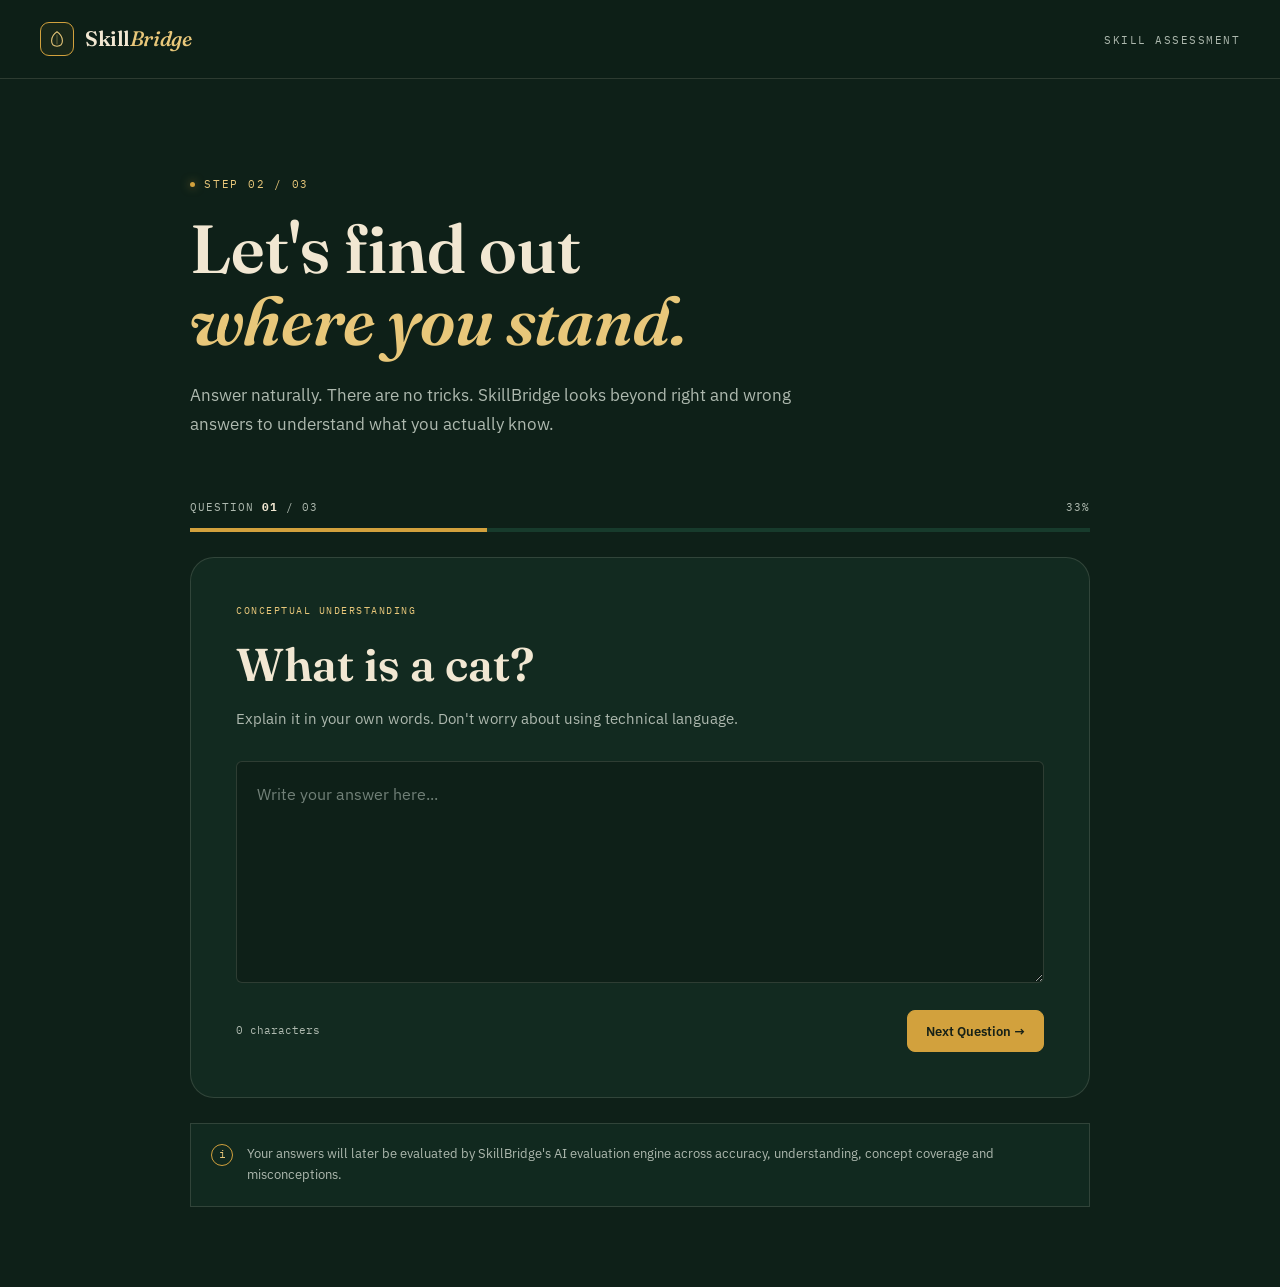
==== assessment.html @ c2c3c1d0 "first commit" ====
<!DOCTYPE html>
<html lang="en">
<head>
    <meta charset="UTF-8">
    <meta name="viewport" content="width=device-width, initial-scale=1.0">

    <title>Assessment — SkillBridge</title>

    <!-- Favicon -->
    <link rel="icon" type="image/svg+xml" href="data:image/svg+xml,%3Csvg xmlns='http://www.w3.org/2000/svg' viewBox='0 0 40 40'%3E%3Crect width='40' height='40' rx='9' fill='%230E2018'/%3E%3Cpath d='M20 6C20 6 10 13 10 23C10 29.6 14.6 33 20 33C25.4 33 30 29.6 30 23C30 13 20 6 20 6Z' fill='none' stroke='%23D2A13D' stroke-width='2'/%3E%3Cpath d='M20 11V31' stroke='%238FAE84' stroke-width='1.4' stroke-opacity='0.7'/%3E%3C/svg%3E">

    <link rel="stylesheet" href="style.css">

    <link rel="preconnect" href="https://fonts.googleapis.com">
    <link rel="preconnect" href="https://fonts.gstatic.com" crossorigin>

    <link href="https://fonts.googleapis.com/css2?family=Fraunces:opsz,wght@9..144,600;9..144,700&family=IBM+Plex+Mono:wght@400;500&family=IBM+Plex+Sans:wght@400;500;600&display=swap" rel="stylesheet">
</head>

<body class="assessment-page">

    <!-- NAVBAR -->
    <nav class="navbar">
        <div class="nav-container">

            <a href="index.html" class="brand">
                <span class="brand-mark">
                    <svg viewBox="0 0 40 40" fill="none" xmlns="http://www.w3.org/2000/svg" aria-hidden="true">
                        <path d="M20 4C20 4 8 12 8 24C8 31.7 13.4 36 20 36C26.6 36 32 31.7 32 24C32 12 20 4 20 4Z" stroke="currentColor" stroke-width="2.4"/>
                        <path d="M20 10V32" stroke="currentColor" stroke-width="1.6" stroke-opacity="0.55"/>
                    </svg>
                </span>
                <span class="brand-name">Skill<em>Bridge</em></span>
            </a>

            <div class="nav-right">
                <span class="assessment-label">SKILL ASSESSMENT</span>
            </div>

        </div>
    </nav>


    <!-- ASSESSMENT -->
    <main class="assessment-container">

        <!-- INTRO -->
        <section class="assessment-intro">

            <div class="eyebrow">
                STEP 02 / 03
            </div>

            <h1>
                Let's find out<br>
                <em>where you stand.</em>
            </h1>

            <p>
                Answer naturally. There are no tricks.
                SkillBridge looks beyond right and wrong answers
                to understand what you actually know.
            </p>

        </section>


        <!-- PROGRESS -->
        <div class="assessment-progress">

            <div class="progress-info">
                <span>QUESTION <strong id="questionNumber">01</strong> / 03</span>
                <span id="progressPercent">33%</span>
            </div>

            <div class="progress-bar">
                <div class="progress-fill" id="progressFill"></div>
            </div>

        </div>


        <!-- QUESTION CARD -->
        <section class="question-card">

            <div class="question-category">
                CONCEPTUAL UNDERSTANDING
            </div>

            <h2 id="questionText">
                What is a cat?
            </h2>

            <p class="question-hint">
                Explain it in your own words. Don't worry about using technical language.
            </p>

            <textarea
                id="answerInput"
                placeholder="Write your answer here..."
                rows="7"
            ></textarea>

            <div class="answer-footer">

                <span class="character-count" id="characterCount">
                    0 characters
                </span>

                <button class="btn btn-primary" id="nextButton">
                    Next Question →
                </button>

            </div>

        </section>


        <!-- ASSESSMENT NOTE -->
        <div class="assessment-note">

            <span class="note-mark">i</span>

            <p>
                Your answers will later be evaluated by SkillBridge's
                AI evaluation engine across accuracy, understanding,
                concept coverage and misconceptions.
            </p>

        </div>

    </main>


    <script>
        const questions = [
            {
                category: "CONCEPTUAL UNDERSTANDING",
                question: "What is a cat?",
                hint: "Explain it in your own words. Don't worry about using technical language."
            },
            {
                category: "PROBLEM SOLVING",
                question: "What is a variable in programming?",
                hint: "Explain what it is and why programmers use it."
            },
            {
                category: "CONCEPTUAL UNDERSTANDING",
                question: "What is the difference between data and information?",
                hint: "Try to explain the relationship between the two."
            }
        ];
    
        let currentQuestion = 0;
        let answers = [];
    
        const questionText = document.getElementById("questionText");
        const questionNumber = document.getElementById("questionNumber");
        const progressPercent = document.getElementById("progressPercent");
        const progressFill = document.getElementById("progressFill");
        const answerInput = document.getElementById("answerInput");
        const characterCount = document.getElementById("characterCount");
        const nextButton = document.getElementById("nextButton");
    
    
        answerInput.addEventListener("input", function () {
    
            const count = answerInput.value.length;
    
            characterCount.textContent =
                count + (count === 1 ? " character" : " characters");
    
        });
    
    
        function loadQuestion() {
    
            const question = questions[currentQuestion];
    
            questionText.textContent = question.question;
    
            document.querySelector(".question-category").textContent =
                question.category;
    
            document.querySelector(".question-hint").textContent =
                question.hint;
    
            questionNumber.textContent =
                String(currentQuestion + 1).padStart(2, "0");
    
            const percentage =
                Math.round(((currentQuestion + 1) / questions.length) * 100);
    
            progressPercent.textContent = percentage + "%";
    
            progressFill.style.width = percentage + "%";
    
            answerInput.value = "";
    
            characterCount.textContent = "0 characters";
    
            if (currentQuestion === questions.length - 1) {
                nextButton.textContent = "Finish Assessment →";
            } else {
                nextButton.textContent = "Next Question →";
            }
        }
    
    
        nextButton.addEventListener("click", function () {
    
            const answer = answerInput.value.trim();
    
            if (answer.length < 3) {
                alert("Please write an answer before continuing.");
                return;
            }
    
            answers.push(answer);
    
            if (currentQuestion < questions.length - 1) {
    
                currentQuestion++;
    
                loadQuestion();
    
            } else {
    
                localStorage.setItem(
                    "skillsetuAnswers",
                    JSON.stringify(answers)
                );
    
                window.location.href = "results.html";
            }
    
        });
    
    
        loadQuestion();
    </script>

</body>
</html>
---- style.css ----
/* =========================================================
   SKILLBRIDGE
   Main stylesheet
   Theme: Deep Green / Parchment / Muted Gold
========================================================= */


/* =========================================================
   1. RESET
========================================================= */

* {
    margin: 0;
    padding: 0;
    box-sizing: border-box;
}

html {
    scroll-behavior: smooth;
}

body {
    font-family: "IBM Plex Sans", sans-serif;
    background: #0E2018;
    color: #F1E7D2;
    line-height: 1.6;
    overflow-x: hidden;
}

a {
    color: inherit;
    text-decoration: none;
}

button,
a {
    font-family: inherit;
}

img {
    max-width: 100%;
    display: block;
}


/* =========================================================
   2. VARIABLES
========================================================= */

:root {
    --green-dark: #0E2018;
    --green-deep: #122A20;
    --green: #173B2C;
    --green-mid: #2C5943;

    --cream: #F1E7D2;
    --cream-soft: #E8DDC6;

    --gold: #D2A13D;
    --gold-light: #E8C77A;

    --text-muted: #AEB9AF;
    --border: rgba(241, 231, 210, 0.14);
    --border-gold: rgba(210, 161, 61, 0.35);

    --radius-small: 8px;
    --radius-medium: 16px;
    --radius-large: 24px;
    --radius: 24px;

    /* Accent text tone for gold/bronze labels set against the
       light cream sections — kept distinct from --gold, which is
       tuned for dark backgrounds and fails contrast on cream. */
    --bronze: #6E4813;
    --bronze-on-gold: #42300F;
    --muted-on-cream: #4F5B4C;

    --max-width: 1200px;
}


/* =========================================================
   3. BACKGROUND
========================================================= */

body {
    position: relative;
    background:
        radial-gradient(
            circle at 75% 15%,
            rgba(44, 89, 67, 0.28),
            transparent 30%
        ),
        radial-gradient(
            circle at 10% 70%,
            rgba(210, 161, 61, 0.06),
            transparent 25%
        ),
        var(--green-dark);
}

.noise {
    position: fixed;
    inset: 0;
    pointer-events: none;
    z-index: 9999;
    opacity: 0.035;
    background-image: url("data:image/svg+xml,%3Csvg viewBox='0 0 180 180' xmlns='http://www.w3.org/2000/svg'%3E%3Cfilter id='n'%3E%3CfeTurbulence type='fractalNoise' baseFrequency='.9' numOctaves='4' stitchTiles='stitch'/%3E%3C/filter%3E%3Crect width='100%25' height='100%25' filter='url(%23n)' opacity='.5'/%3E%3C/svg%3E");
}


/* =========================================================
   4. COMMON CONTAINERS
========================================================= */

.nav-container,
.hero-container,
.section-container,
.footer-container {
    width: min(100% - 48px, var(--max-width));
    margin: 0 auto;
}

.section {
    padding: 120px 0;
}

.section-heading {
    max-width: 720px;
    margin-bottom: 64px;
}

.section-heading h2 {
    font-family: "Fraunces", serif;
    font-size: clamp(42px, 5vw, 68px);
    line-height: 1.05;
    font-weight: 600;
    letter-spacing: -0.035em;
    margin: 14px 0 20px;
}

.section-heading p {
    max-width: 600px;
    color: var(--text-muted);
    font-size: 18px;
}


/* =========================================================
   5. EYEBROW / LABELS
========================================================= */

.eyebrow {
    display: inline-flex;
    align-items: center;
    gap: 9px;

    font-family: "IBM Plex Mono", monospace;
    font-size: 11px;
    letter-spacing: 0.16em;
    color: var(--gold-light);
    text-transform: uppercase;
}

.eyebrow::before {
    content: "";
    width: 5px;
    height: 5px;
    flex-shrink: 0;
    border-radius: 50%;
    background: var(--gold);
    box-shadow: 0 0 10px rgba(210, 161, 61, 0.65);
}


/* =========================================================
   6. NAVBAR
========================================================= */

.navbar {
    position: relative;
    z-index: 100;
    border-bottom: 1px solid var(--border);
    background: rgba(14, 32, 24, 0.82);
    backdrop-filter: blur(14px);
}

.nav-container {
    min-height: 78px;
    display: flex;
    align-items: center;
    justify-content: space-between;
    gap: 30px;
}

.brand {
    display: flex;
    align-items: center;
    gap: 11px;
    flex-shrink: 0;
}

.brand-mark {
    width: 34px;
    height: 34px;
    display: grid;
    place-items: center;
    flex-shrink: 0;

    border: 1px solid var(--gold);
    border-radius: 9px;
    background: rgba(210, 161, 61, 0.06);

    color: var(--gold-light);
    transition: background 0.2s ease, transform 0.2s ease;
}

.brand-mark svg {
    width: 18px;
    height: 18px;
}

.brand:hover .brand-mark {
    background: rgba(210, 161, 61, 0.14);
    transform: translateY(-1px);
}

.brand-name {
    font-family: "Fraunces", serif;
    font-size: 21px;
    font-weight: 600;
    letter-spacing: -0.02em;
}

.brand-name em {
    font-style: italic;
    font-weight: 500;
    color: var(--gold-light);
}

.nav-links {
    display: flex;
    align-items: center;
    gap: 30px;
}

.nav-links a {
    position: relative;
    color: var(--text-muted);
    font-size: 14px;
    transition: color 0.2s ease;
}

.nav-links a::after {
    content: "";
    position: absolute;
    left: 0;
    bottom: -6px;
    width: 0;
    height: 1px;
    background: var(--gold-light);
    transition: width 0.25s ease;
}

.nav-links a:hover {
    color: var(--cream);
}

.nav-links a:hover::after {
    width: 100%;
}

.nav-actions {
    display: flex;
    align-items: center;
    gap: 10px;
}


/* =========================================================
   7. BUTTONS
========================================================= */

.btn {
    display: inline-flex;
    align-items: center;
    justify-content: center;

    min-height: 42px;
    padding: 0 18px;

    border-radius: 8px;

    font-size: 13px;
    font-weight: 600;

    transition:
        transform 0.2s ease,
        background 0.2s ease,
        border-color 0.2s ease,
        color 0.2s ease;
}

.btn:hover {
    transform: translateY(-2px);
}

.btn-primary {
    background: var(--gold);
    color: #172117;
    border: 1px solid var(--gold);
}

.btn-primary:hover {
    background: var(--gold-light);
    border-color: var(--gold-light);
    box-shadow: 0 14px 28px -10px rgba(210, 161, 61, 0.5);
}

.btn-ghost {
    border: 1px solid transparent;
    color: var(--cream-soft);
}

.btn-ghost:hover {
    border-color: var(--border);
    background: rgba(241, 231, 210, 0.05);
}

.btn-outline {
    border: 1px solid var(--border);
    color: var(--cream);
}

.btn-outline:hover {
    border-color: var(--gold);
    color: var(--gold-light);
}

.btn-large {
    min-height: 52px;
    padding: 0 23px;
    font-size: 14px;
}


/* =========================================================
   8. HERO
========================================================= */

.hero {
    min-height: calc(100vh - 78px);
    display: flex;
    align-items: center;
    padding: 100px 0 120px;
}

.hero-container {
    display: grid;
    grid-template-columns: 1.05fr 0.95fr;
    align-items: center;
    gap: 80px;
}

.hero-content {
    max-width: 650px;
}

.hero-content h1 {
    margin: 18px 0 25px;

    font-family: "Fraunces", serif;
    font-size: clamp(56px, 7vw, 92px);
    line-height: 0.98;
    font-weight: 600;
    letter-spacing: -0.045em;
}

.hero-content h1 span {
    display: block;
    color: var(--gold-light);
}

.hero-description {
    max-width: 590px;
    color: var(--text-muted);
    font-size: 18px;
    line-height: 1.7;
}

.hero-actions {
    display: flex;
    gap: 12px;
    margin-top: 35px;
    flex-wrap: wrap;
}

.hero-meta {
    display: flex;
    flex-wrap: wrap;
    gap: 20px;
    margin-top: 32px;

    font-family: "IBM Plex Mono", monospace;
    font-size: 10px;
    letter-spacing: 0.08em;
    text-transform: uppercase;
    color: #849188;
}

.hero-meta span {
    position: relative;
    padding-left: 13px;
}

.hero-meta span::before {
    content: "";
    position: absolute;
    left: 0;
    top: 50%;
    width: 5px;
    height: 5px;
    border-radius: 50%;
    background: var(--gold);
    transform: translateY(-50%);
}


/* =========================================================
   9. HERO PROFILE CARD
========================================================= */

.hero-visual {
    position: relative;
}

.profile-card {
    position: relative;

    padding: 30px;

    border: 1px solid var(--border);
    border-radius: var(--radius-large);

    background:
        linear-gradient(
            145deg,
            rgba(44, 89, 67, 0.4),
            rgba(18, 42, 32, 0.8)
        );

    box-shadow:
        0 30px 80px rgba(0, 0, 0, 0.25);

    animation: floatCard 6s ease-in-out infinite;
}

@keyframes floatCard {

    0%,
    100% {
        transform: translateY(0);
    }

    50% {
        transform: translateY(-8px);
    }
}

.profile-header {
    display: flex;
    align-items: flex-start;
    justify-content: space-between;
    padding-bottom: 24px;
    border-bottom: 1px solid var(--border);
}

.card-label {
    display: block;

    font-family: "IBM Plex Mono", monospace;
    font-size: 9px;
    letter-spacing: 0.14em;
    text-transform: uppercase;

    color: #829087;
}

.profile-header h3 {
    margin-top: 7px;

    font-family: "Fraunces", serif;
    font-size: 25px;
    font-weight: 500;
}

.status-dot {
    width: 9px;
    height: 9px;
    border-radius: 50%;
    background: var(--gold);
    box-shadow: 0 0 16px rgba(210, 161, 61, 0.6);
}


/* Score */

.score-section {
    padding: 30px 0 25px;
}

.score-number {
    font-family: "Fraunces", serif;
    font-size: 76px;
    line-height: 1;
    color: var(--cream);
}

.score-number span {
    color: var(--gold);
    font-size: 36px;
}

.score-description {
    margin-top: 8px;
    color: var(--text-muted);
    font-size: 13px;
}


/* Skill bars */

.skill-list {
    display: flex;
    flex-direction: column;
    gap: 20px;
}

.skill-row {
    display: flex;
    flex-direction: column;
    gap: 8px;
}

.skill-info {
    display: flex;
    justify-content: space-between;

    font-family: "IBM Plex Mono", monospace;
    font-size: 11px;
    color: var(--cream-soft);
}

.skill-bar {
    width: 100%;
    height: 5px;
    overflow: hidden;

    background: rgba(241, 231, 210, 0.1);
    border-radius: 10px;
}

.skill-progress {
    height: 100%;
    background: var(--gold);
    border-radius: inherit;
}

.progress-86 {
    width: 86%;
}

.progress-72 {
    width: 72%;
}

.progress-81 {
    width: 81%;
}

.progress-61 {
    width: 61%;
}


/* Next areas */

.next-area {
    margin-top: 28px;
    padding-top: 23px;
    border-top: 1px solid var(--border);
}

.next-tags {
    display: flex;
    flex-wrap: wrap;
    gap: 8px;
    margin-top: 12px;
}

.next-tags span {
    padding: 7px 10px;

    border: 1px solid var(--border);
    border-radius: 5px;

    font-size: 11px;
    color: var(--cream-soft);
    background: rgba(241, 231, 210, 0.035);
}


/* =========================================================
   10. WHY SECTION
========================================================= */

.why-section {
    background: #F1E7D2;
    color: var(--green-dark);
}

.why-section .section-heading p {
    color: var(--muted-on-cream);
}

.why-section .eyebrow {
    color: var(--bronze);
}

.why-section .eyebrow::before {
    background: var(--bronze);
    box-shadow: none;
}

.problem-grid {
    display: grid;
    grid-template-columns: repeat(3, 1fr);
    gap: 18px;
}

.problem-card {
    min-height: 300px;
    padding: 30px;

    border: 1px solid rgba(14, 32, 24, 0.14);
    border-radius: var(--radius-medium);

    background: rgba(255, 255, 255, 0.25);

    transition:
        transform 0.25s ease,
        background 0.25s ease;
}

.problem-card:hover {
    transform: translateY(-5px);
    background: rgba(255, 255, 255, 0.5);
    box-shadow: 0 20px 40px -18px rgba(14, 32, 24, 0.25);
}

.card-number {
    font-family: "IBM Plex Mono", monospace;
    font-size: 11px;
    color: var(--bronze);
}

.problem-card h3 {
    margin: 70px 0 12px;

    font-family: "Fraunces", serif;
    font-size: 30px;
    line-height: 1.1;
}

.problem-card p {
    color: var(--muted-on-cream);
    font-size: 14px;
}


/* =========================================================
   11. HOW IT WORKS
========================================================= */

.process-section {
    background: var(--green-dark);
}

.process-grid {
    display: grid;
    grid-template-columns: repeat(5, 1fr);
    gap: 1px;

    border: 1px solid var(--border);
    background: var(--border);
}

.process-step {
    min-height: 310px;
    padding: 26px;
    background: var(--green-dark);

    transition: background 0.25s ease;
}

.process-step:hover {
    background: var(--green);
}

.step-number {
    font-family: "IBM Plex Mono", monospace;
    font-size: 11px;
    color: var(--gold-light);
}

.process-step h3 {
    margin: 70px 0 14px;

    font-family: "Fraunces", serif;
    font-size: 25px;
    line-height: 1.1;
}

.process-step p {
    color: var(--text-muted);
    font-size: 13px;
}


/* =========================================================
   12. FEATURES
========================================================= */

.features-section {
    background: var(--green-deep);
}

.features-grid {
    display: grid;
    grid-template-columns: repeat(3, 1fr);
    gap: 14px;
}

.feature-card {
    min-height: 270px;
    padding: 28px;

    border: 1px solid var(--border);
    border-radius: var(--radius-medium);

    background: rgba(255, 255, 255, 0.025);

    transition:
        transform 0.25s ease,
        border-color 0.25s ease,
        background 0.25s ease;
}

.feature-card:hover {
    transform: translateY(-5px);
    border-color: var(--border-gold);
    background: rgba(210, 161, 61, 0.045);
    box-shadow: 0 20px 40px -18px rgba(0, 0, 0, 0.4);
}

.feature-number {
    font-family: "IBM Plex Mono", monospace;
    font-size: 10px;
    color: var(--gold-light);
}

.feature-card h3 {
    margin: 65px 0 12px;

    font-family: "Fraunces", serif;
    font-size: 27px;
    line-height: 1.1;
}

.feature-card p {
    color: var(--text-muted);
    font-size: 14px;
}

.coming-soon {
    display: inline-block;
    margin-top: 15px;

    padding: 5px 8px;

    border: 1px solid var(--border-gold);
    border-radius: 4px;

    font-family: "IBM Plex Mono", monospace;
    font-size: 8px;
    letter-spacing: 0.1em;

    color: var(--gold-light);
}


/* =========================================================
   13. PORTALS
========================================================= */

.portals-section {
    background: #F1E7D2;
    color: var(--green-dark);
}

.portals-section .section-heading p {
    color: var(--muted-on-cream);
}

.portals-section .eyebrow {
    color: var(--bronze);
}

.portals-section .eyebrow::before {
    background: var(--bronze);
    box-shadow: none;
}

.portal-grid {
    display: grid;
    grid-template-columns: repeat(2, 1fr);
    gap: 16px;
}

.portal-card {
    position: relative;

    min-height: 310px;
    padding: 30px;

    border: 1px solid rgba(14, 32, 24, 0.15);
    border-radius: var(--radius-medium);

    background: rgba(255, 255, 255, 0.25);

    transition:
        transform 0.25s ease,
        border-color 0.25s ease,
        background 0.25s ease;
}

.portal-card:hover {
    transform: translateY(-5px);
    border-color: rgba(210, 161, 61, 0.7);
    background: rgba(255, 255, 255, 0.55);
    box-shadow: 0 20px 40px -18px rgba(14, 32, 24, 0.25);
}

.portal-icon {
    width: 44px;
    height: 44px;
    display: grid;
    place-items: center;
    flex-shrink: 0;
    margin-bottom: 34px;

    border: 1px solid rgba(14, 32, 24, 0.16);
    border-radius: 11px;
    background: rgba(14, 32, 24, 0.04);

    color: var(--bronze);
    transition: background 0.2s ease, border-color 0.2s ease;
}

.portal-icon svg {
    width: 22px;
    height: 22px;
}

.active-portal .portal-icon {
    border-color: rgba(210, 161, 61, 0.6);
    background: rgba(210, 161, 61, 0.1);
}

.portal-card:hover .portal-icon {
    border-color: rgba(210, 161, 61, 0.6);
}

.portal-status {
    position: absolute;
    top: 29px;
    right: 29px;

    padding: 5px 8px;

    border: 1px solid rgba(14, 32, 24, 0.15);
    border-radius: 4px;

    font-family: "IBM Plex Mono", monospace;
    font-size: 8px;
    letter-spacing: 0.08em;
}

.active-portal .portal-status {
    color: var(--bronze);
    border-color: rgba(210, 161, 61, 0.6);
}

.portal-card h3 {
    margin: 0 0 12px;

    font-family: "Fraunces", serif;
    font-size: 34px;
    line-height: 1;
}

.portal-card p {
    max-width: 430px;
    color: var(--muted-on-cream);
    font-size: 14px;
}

.portal-link {
    position: absolute;
    bottom: 28px;
    left: 30px;

    font-family: "IBM Plex Mono", monospace;
    font-size: 10px;
    letter-spacing: 0.04em;

    color: var(--bronze);
}

.portal-card[data-portal] {
    cursor: pointer;
}


/* =========================================================
   14. INTEGRATIONS
========================================================= */

.integrations-section {
    background: var(--green-dark);
}

.integration-card {
    display: flex;
    align-items: center;
    justify-content: space-between;
    gap: 50px;

    padding: 55px;

    border: 1px solid var(--border);
    border-radius: var(--radius-large);

    background:
        linear-gradient(
            135deg,
            rgba(44, 89, 67, 0.35),
            rgba(18, 42, 32, 0.6)
        );
}

.integration-content {
    max-width: 650px;
}

.integration-content h2 {
    margin: 12px 0 16px;

    font-family: "Fraunces", serif;
    font-size: clamp(38px, 4vw, 55px);
    line-height: 1.05;
}

.integration-content p {
    color: var(--text-muted);
    font-size: 15px;
}

.integration-actions {
    display: flex;
    flex-direction: column;
    gap: 10px;
    flex-shrink: 0;
}


/* =========================================================
   15. FINAL CTA
========================================================= */

.final-cta {
    padding: 150px 0;
    text-align: center;
    background: var(--gold);
    color: var(--green-dark);
}

.cta-content {
    max-width: 780px;
    margin: 0 auto;
}

.cta-content .eyebrow {
    color: var(--bronze-on-gold);
}

.cta-content .eyebrow::before {
    background: var(--bronze-on-gold);
    box-shadow: none;
}

.cta-content h2 {
    margin: 15px 0 20px;

    font-family: "Fraunces", serif;
    font-size: clamp(55px, 7vw, 88px);
    line-height: 0.95;
    letter-spacing: -0.045em;
}

.cta-content p {
    max-width: 600px;
    margin: 0 auto 32px;

    color: var(--bronze-on-gold);
    font-size: 17px;
}

.final-cta .btn-primary {
    background: var(--green-dark);
    border-color: var(--green-dark);
    color: var(--cream);
}

.final-cta .btn-primary:hover {
    background: var(--green);
}


/* =========================================================
   16. FOOTER
========================================================= */

.site-footer {
    background: #09150F;
    border-top: 1px solid var(--border);
}

.footer-top {
    display: grid;
    grid-template-columns: 2fr 1fr 1fr 1fr;
    gap: 50px;

    padding: 70px 0;
}

.footer-brand p {
    max-width: 250px;
    margin-top: 18px;

    color: #758178;
    font-size: 13px;
}

.footer-column {
    display: flex;
    flex-direction: column;
    gap: 11px;
}

.footer-column h4 {
    margin-bottom: 8px;

    font-family: "IBM Plex Mono", monospace;
    font-size: 10px;
    letter-spacing: 0.12em;
    text-transform: uppercase;

    color: var(--gold-light);
}

.footer-column a {
    color: #859088;
    font-size: 13px;

    transition: color 0.2s ease;
}

.footer-column a:hover {
    color: var(--cream);
}

.footer-bottom {
    display: flex;
    justify-content: space-between;

    padding: 20px 0;

    border-top: 1px solid var(--border);

    font-family: "IBM Plex Mono", monospace;
    font-size: 9px;
    letter-spacing: 0.06em;
    text-transform: uppercase;

    color: #657068;
}


/* =========================================================
   17. RESPONSIVE — TABLET
========================================================= */

@media (max-width: 1000px) {

    .nav-links {
        display: none;
    }

    .hero-container {
        grid-template-columns: 1fr;
        gap: 60px;
    }

    .hero-content {
        max-width: 800px;
    }

    .hero-visual {
        max-width: 650px;
    }

    .problem-grid {
        grid-template-columns: 1fr;
    }

    .process-grid {
        grid-template-columns: repeat(2, 1fr);
    }

    .features-grid {
        grid-template-columns: repeat(2, 1fr);
    }

    .integration-card {
        flex-direction: column;
        align-items: flex-start;
    }

    .integration-actions {
        flex-direction: row;
        flex-wrap: wrap;
    }

    .footer-top {
        grid-template-columns: 1fr 1fr;
    }
}


/* =========================================================
   18. RESPONSIVE — MOBILE
========================================================= */

@media (max-width: 650px) {

    .nav-container,
    .hero-container,
    .section-container,
    .footer-container {
        width: min(100% - 30px, var(--max-width));
    }

    .section {
        padding: 80px 0;
    }

    .nav-container {
        min-height: 70px;
    }

    .brand-name {
        font-size: 19px;
    }

    .nav-actions .btn-ghost {
        display: none;
    }

    .hero {
        padding: 75px 0 90px;
    }

    .hero-content h1 {
        font-size: clamp(48px, 15vw, 68px);
    }

    .hero-description {
        font-size: 16px;
    }

    .hero-actions {
        flex-direction: column;
        align-items: stretch;
    }

    .hero-actions .btn {
        width: 100%;
    }

    .hero-meta {
        flex-direction: column;
        gap: 9px;
    }

    .profile-card {
        padding: 22px;
    }

    .score-number {
        font-size: 62px;
    }

    .section-heading {
        margin-bottom: 42px;
    }

    .section-heading h2 {
        font-size: 44px;
    }

    .process-grid,
    .features-grid,
    .portal-grid {
        grid-template-columns: 1fr;
    }

    .process-step,
    .feature-card,
    .portal-card {
        min-height: 260px;
    }

    .integration-card {
        padding: 30px;
    }

    .integration-actions {
        flex-direction: column;
        width: 100%;
    }

    .integration-actions .btn {
        width: 100%;
    }

    .final-cta {
        padding: 100px 0;
    }

    .cta-content h2 {
        font-size: 58px;
    }

    .footer-top {
        grid-template-columns: 1fr 1fr;
        gap: 40px 20px;
    }

    .footer-brand {
        grid-column: 1 / -1;
    }

    .footer-bottom {
        flex-direction: column;
        gap: 8px;
    }
}




/* =========================================
   ASSESSMENT PAGE
========================================= */

.assessment-page {
    min-height: 100vh;
    background: var(--green-dark);
}

.assessment-page .navbar {
    border-bottom: 1px solid var(--border);
}

.assessment-label {
    font-family: "IBM Plex Mono", monospace;
    font-size: 11px;
    letter-spacing: 1.5px;
    color: var(--text-muted);
}


/* MAIN CONTAINER */

.assessment-container {
    width: min(900px, 90%);
    margin: 0 auto;
    padding: 90px 0 80px;
}


/* INTRO */

.assessment-intro {
    max-width: 700px;
    margin-bottom: 60px;
}

.assessment-intro .eyebrow {
    margin-bottom: 20px;
}

.assessment-intro h1 {
    font-family: "Fraunces", serif;
    font-size: clamp(42px, 6vw, 68px);
    line-height: 1.05;
    font-weight: 600;
    color: var(--cream);
    margin-bottom: 25px;
}

.assessment-intro h1 em {
    color: var(--gold-light);
    font-style: italic;
}

.assessment-intro p {
    max-width: 620px;
    color: var(--text-muted);
    font-size: 17px;
    line-height: 1.7;
}


/* PROGRESS */

.assessment-progress {
    margin-bottom: 25px;
}

.progress-info {
    display: flex;
    justify-content: space-between;
    margin-bottom: 12px;

    font-family: "IBM Plex Mono", monospace;
    font-size: 11px;
    letter-spacing: 1px;
    color: var(--text-muted);
}

.progress-info strong {
    color: var(--cream);
}

.progress-bar {
    width: 100%;
    height: 4px;
    background: var(--green);
    overflow: hidden;
}

.progress-fill {
    width: 33%;
    height: 100%;
    background: var(--gold);
    transition: width 0.4s ease;
}


/* QUESTION CARD */

.question-card {
    background: var(--green-deep);
    border: 1px solid var(--border);
    padding: 45px;
    border-radius: var(--radius);
}

.question-category {
    font-family: "IBM Plex Mono", monospace;
    font-size: 10px;
    letter-spacing: 1.5px;
    color: var(--gold-light);
    margin-bottom: 20px;
}

.question-card h2 {
    font-family: "Fraunces", serif;
    font-size: clamp(30px, 4vw, 46px);
    line-height: 1.15;
    font-weight: 600;
    color: var(--cream);
    margin-bottom: 15px;
}

.question-hint {
    color: var(--text-muted);
    font-size: 15px;
    line-height: 1.6;
    margin-bottom: 30px;
}


/* TEXTAREA */

.question-card textarea {
    width: 100%;
    min-height: 190px;
    resize: vertical;

    padding: 20px;

    background: var(--green-dark);
    border: 1px solid var(--border);
    border-radius: 6px;

    color: var(--cream);
    font-family: "IBM Plex Sans", sans-serif;
    font-size: 16px;
    line-height: 1.6;

    outline: none;

    transition: border-color 0.2s ease,
                box-shadow 0.2s ease;
}

.question-card textarea::placeholder {
    color: #718078;
}

.question-card textarea:focus {
    border-color: var(--gold);
    box-shadow: 0 0 0 3px rgba(210, 161, 61, 0.08);
}


/* ANSWER FOOTER */

.answer-footer {
    display: flex;
    justify-content: space-between;
    align-items: center;

    margin-top: 20px;
}

.character-count {
    font-family: "IBM Plex Mono", monospace;
    font-size: 11px;
    color: var(--text-muted);
}


/* INFORMATION NOTE */

.assessment-note {
    display: flex;
    gap: 14px;

    margin-top: 25px;
    padding: 20px;

    border: 1px solid var(--border);
    background: rgba(23, 59, 44, 0.35);
}

.note-mark {
    flex-shrink: 0;

    width: 22px;
    height: 22px;

    display: flex;
    align-items: center;
    justify-content: center;

    border: 1px solid var(--gold);
    border-radius: 50%;

    color: var(--gold-light);

    font-family: "IBM Plex Mono", monospace;
    font-size: 11px;
}

.assessment-note p {
    color: var(--text-muted);
    font-size: 13px;
    line-height: 1.6;
}


/* MOBILE */

@media (max-width: 650px) {

    .assessment-container {
        padding: 60px 0;
    }

    .assessment-intro {
        margin-bottom: 40px;
    }

    .assessment-intro h1 {
        font-size: 43px;
    }

    .question-card {
        padding: 25px;
    }

    .answer-footer {
        flex-direction: column;
        align-items: stretch;
        gap: 18px;
    }

    .answer-footer .btn {
        width: 100%;
    }

    .character-count {
        text-align: right;
    }
}



/* =========================================
   RESULTS PAGE
========================================= */

.results-page {
    min-height: 100vh;
    background: var(--green-dark);
}

.results-page .navbar {
    border-bottom: 1px solid var(--border);
}


/* MAIN CONTAINER */

.results-container {
    width: min(1100px, 90%);
    margin: 0 auto;
    padding: 85px 0 100px;
}


/* HEADER */

.results-header {
    max-width: 720px;
    margin-bottom: 55px;
}

.results-header .eyebrow {
    margin-bottom: 20px;
}

.results-header h1 {
    font-family: "Fraunces", serif;
    font-size: clamp(44px, 6vw, 72px);
    line-height: 1.02;
    font-weight: 600;
    color: var(--cream);
    margin-bottom: 25px;
}

.results-header h1 em {
    color: var(--gold-light);
    font-style: italic;
}

.results-header p {
    max-width: 620px;
    color: var(--text-muted);
    font-size: 17px;
    line-height: 1.7;
}


/* PROFILE SUMMARY */

.profile-summary {
    display: flex;
    justify-content: space-between;
    align-items: center;

    padding: 25px 30px;

    background: var(--green-deep);
    border: 1px solid var(--border);
    border-radius: var(--radius);

    margin-bottom: 25px;
}

.profile-summary-main {
    display: flex;
    align-items: center;
    gap: 18px;
}

.profile-avatar {
    width: 52px;
    height: 52px;

    display: flex;
    align-items: center;
    justify-content: center;

    border: 1px solid var(--gold);
    border-radius: 50%;

    color: var(--gold-light);
    font-family: "Fraunces", serif;
    font-size: 23px;
}

.profile-label,
.card-label {
    font-family: "IBM Plex Mono", monospace;
    font-size: 10px;
    letter-spacing: 1.5px;
    color: var(--gold-light);
}

.profile-summary h2 {
    font-family: "Fraunces", serif;
    font-size: 25px;
    color: var(--cream);
    margin: 4px 0;
}

.profile-summary p {
    color: var(--text-muted);
    font-size: 13px;
}

.profile-date {
    text-align: right;

    font-family: "IBM Plex Mono", monospace;
    font-size: 9px;
    line-height: 1.8;
    letter-spacing: 1px;

    color: var(--text-muted);
}

.profile-date strong {
    display: block;
    color: var(--cream);
    font-weight: 500;
}


/* SCORE SECTION */

.score-section {
    display: grid;
    grid-template-columns: 0.9fr 1.1fr;
    gap: 50px;

    padding: 45px;

    background: var(--green-deep);
    border: 1px solid var(--border);
    border-radius: var(--radius);

    margin-bottom: 25px;
}

.score-label {
    font-family: "IBM Plex Mono", monospace;
    font-size: 10px;
    letter-spacing: 1.5px;
    color: var(--text-muted);
}

.big-score {
    display: flex;
    align-items: baseline;
    gap: 8px;

    margin: 12px 0;
}

.big-score span {
    font-family: "Fraunces", serif;
    font-size: clamp(75px, 10vw, 115px);
    line-height: 0.9;
    color: var(--cream);
}

.big-score small {
    font-family: "IBM Plex Mono", monospace;
    font-size: 18px;
    color: var(--text-muted);
}

.score-main p {
    color: var(--text-muted);
    font-size: 14px;
    line-height: 1.6;
}

.score-main p strong {
    color: var(--cream);
    font-weight: 500;
}


/* SCORE BREAKDOWN */

.score-breakdown {
    display: flex;
    flex-direction: column;
    justify-content: center;
    gap: 24px;
}

.score-item-top {
    display: flex;
    justify-content: space-between;
    align-items: center;

    margin-bottom: 9px;

    font-size: 13px;
    color: var(--cream);
}

.score-item-top strong {
    font-family: "IBM Plex Mono", monospace;
    font-size: 11px;
    color: var(--gold-light);
    font-weight: 400;
}

.mini-bar {
    width: 100%;
    height: 5px;
    background: var(--green);
    overflow: hidden;
}

.mini-bar div {
    height: 100%;
    background: var(--gold);
}


/* RESULTS GRID */

.results-grid {
    display: grid;
    grid-template-columns: 1fr 1fr;
    gap: 25px;

    margin-bottom: 25px;
}

.result-card {
    padding: 35px;

    background: var(--green-deep);
    border: 1px solid var(--border);
    border-radius: var(--radius);
}

.result-card h3 {
    font-family: "Fraunces", serif;
    font-size: 28px;
    line-height: 1.2;
    color: var(--cream);

    margin: 12px 0 28px;
}


/* INSIGHT LIST */

.insight-list {
    list-style: none;
    margin: 0;
    padding: 0;
}

.insight-list li {
    display: flex;
    align-items: center;
    gap: 15px;

    padding: 15px 0;

    border-top: 1px solid var(--border);

    color: var(--text-muted);
    font-size: 14px;
}

.insight-list li:last-child {
    border-bottom: 1px solid var(--border);
}

.insight-list span {
    font-family: "IBM Plex Mono", monospace;
    font-size: 10px;
    color: var(--gold-light);
}


/* MISCONCEPTION */

.misconception-card {
    padding: 35px;

    background: rgba(210, 161, 61, 0.05);
    border: 1px solid rgba(210, 161, 61, 0.25);
    border-radius: var(--radius);

    margin-bottom: 70px;
}

.misconception-content {
    display: flex;
    justify-content: space-between;
    align-items: center;
    gap: 30px;

    margin-top: 15px;
}

.misconception-content h3 {
    font-family: "Fraunces", serif;
    font-size: 29px;
    color: var(--cream);
    margin-bottom: 10px;
}

.misconception-content p {
    max-width: 650px;

    color: var(--text-muted);
    font-size: 14px;
    line-height: 1.7;
}

.misconception-status {
    flex-shrink: 0;

    display: flex;
    align-items: center;
    gap: 8px;

    font-family: "IBM Plex Mono", monospace;
    font-size: 10px;
    letter-spacing: 1px;

    color: var(--gold-light);
}

.status-dot {
    width: 7px;
    height: 7px;

    border-radius: 50%;
    background: var(--gold);
}


/* ROADMAP */

.roadmap-section {
    margin-bottom: 75px;
}

.roadmap-header {
    display: flex;
    justify-content: space-between;
    align-items: end;

    margin-bottom: 30px;
}

.roadmap-header h2 {
    max-width: 600px;

    font-family: "Fraunces", serif;
    font-size: clamp(32px, 4vw, 48px);
    line-height: 1.1;

    color: var(--cream);

    margin-top: 12px;
}

.roadmap-time {
    font-family: "IBM Plex Mono", monospace;
    font-size: 10px;
    letter-spacing: 1px;
    color: var(--text-muted);
}


/* ROADMAP STEPS */

.roadmap {
    border-top: 1px solid var(--border);
}

.roadmap-step {
    display: grid;
    grid-template-columns: 80px 1fr;

    padding: 28px 0;

    border-bottom: 1px solid var(--border);
}

.roadmap-number {
    font-family: "IBM Plex Mono", monospace;
    font-size: 12px;
    color: var(--text-muted);
}

.roadmap-step.active .roadmap-number {
    color: var(--gold-light);
}

.roadmap-content {
    max-width: 700px;
}

.roadmap-status {
    font-family: "IBM Plex Mono", monospace;
    font-size: 9px;
    letter-spacing: 1.5px;
    color: var(--gold-light);
}

.roadmap-content h3 {
    font-family: "Fraunces", serif;
    font-size: 23px;
    color: var(--cream);

    margin: 7px 0;
}

.roadmap-content p {
    color: var(--text-muted);
    font-size: 13px;
    line-height: 1.6;
}


/* OPPORTUNITIES */

.opportunity-section {
    margin-bottom: 60px;
}

.opportunity-section > h2 {
    font-family: "Fraunces", serif;
    font-size: clamp(32px, 4vw, 48px);
    color: var(--cream);

    margin: 12px 0 30px;
}

.opportunity-grid {
    display: grid;
    grid-template-columns: repeat(3, 1fr);
    gap: 20px;
}

.opportunity-card {
    padding: 28px;

    background: var(--green-deep);
    border: 1px solid var(--border);
    border-radius: var(--radius);

    transition: transform 0.2s ease,
                border-color 0.2s ease;
}

.opportunity-card:hover {
    transform: translateY(-4px);
    border-color: rgba(210, 161, 61, 0.4);
    box-shadow: 0 18px 36px -16px rgba(0, 0, 0, 0.4);
}

.opportunity-type {
    font-family: "IBM Plex Mono", monospace;
    font-size: 9px;
    letter-spacing: 1.5px;
    color: var(--gold-light);
}

.opportunity-card h3 {
    font-family: "Fraunces", serif;
    font-size: 23px;
    color: var(--cream);

    margin: 14px 0 10px;
}

.opportunity-card p {
    color: var(--text-muted);
    font-size: 13px;
    line-height: 1.6;

    min-height: 63px;
}

.match {
    display: inline-block;

    margin-top: 20px;

    font-family: "IBM Plex Mono", monospace;
    font-size: 9px;
    letter-spacing: 1px;

    color: var(--gold-light);
}


/* ACTIONS */

.results-actions {
    display: flex;
    justify-content: center;
    gap: 15px;

    padding-top: 10px;
}


/* MOBILE */

@media (max-width: 850px) {

    .score-section {
        grid-template-columns: 1fr;
        gap: 40px;
    }

    .opportunity-grid {
        grid-template-columns: 1fr;
    }

}


@media (max-width: 650px) {

    .results-container {
        padding: 60px 0 70px;
    }

    .profile-summary {
        align-items: flex-start;
        flex-direction: column;
        gap: 20px;
    }

    .profile-date {
        text-align: left;
    }

    .score-section {
        padding: 30px;
    }

    .results-grid {
        grid-template-columns: 1fr;
    }

    .result-card {
        padding: 28px;
    }

    .misconception-content {
        align-items: flex-start;
        flex-direction: column;
    }

    .roadmap-header {
        align-items: flex-start;
        flex-direction: column;
        gap: 15px;
    }

    .roadmap-step {
        grid-template-columns: 50px 1fr;
    }

    .results-actions {
        flex-direction: column;
    }

    .results-actions .btn {
        width: 100%;
        text-align: center;
    }

}


/* =========================
   PROFILE PAGE
========================= */

.profile-page {
    min-height: calc(100vh - 80px);
    display: flex;
    align-items: center;
    justify-content: center;
    padding: 70px 20px;
}

.profile-page-container {
    width: 100%;
    max-width: 660px;
}

.profile-intro {
    text-align: center;
    margin-bottom: 40px;
}

.profile-intro .eyebrow {
    justify-content: center;
    margin-bottom: 14px;
}

.profile-intro h1 {
    font-family: "Fraunces", serif;
    font-size: clamp(38px, 5vw, 58px);
    font-weight: 500;
    line-height: 1.1;
    color: var(--cream);
    margin-bottom: 14px;
}

.profile-intro h1 span {
    display: block;
    color: var(--gold-light);
}

.profile-intro p {
    max-width: 480px;
    margin: 0 auto;
    color: var(--text-muted);
    font-size: 16px;
    line-height: 1.7;
}

/* FORM CARD */

.profile-form {
    display: grid;
    gap: 28px;

    padding: 44px;

    background: var(--green-deep);
    border: 1px solid var(--border);
    border-radius: var(--radius-large);
    box-shadow: 0 30px 80px rgba(0, 0, 0, 0.25);
}

.form-group {
    display: flex;
    flex-direction: column;
    gap: 9px;
}

.form-group label {
    color: var(--cream);
    font-family: "IBM Plex Mono", monospace;
    font-size: 12px;
    letter-spacing: 1px;
    text-transform: uppercase;
}

.form-group input,
.form-group select,
.form-group textarea {
    width: 100%;
    padding: 15px 16px;
    background: var(--green-dark);
    border: 1px solid var(--border);
    border-radius: 8px;
    color: var(--cream);
    font-family: "IBM Plex Sans", sans-serif;
    font-size: 15px;
    outline: none;
    transition: border-color 0.2s ease, box-shadow 0.2s ease;
}

.form-group select {
    appearance: none;
    -webkit-appearance: none;
    padding-right: 42px;
    cursor: pointer;

    background-image: url("data:image/svg+xml,%3Csvg xmlns='http://www.w3.org/2000/svg' width='12' height='8' viewBox='0 0 12 8'%3E%3Cpath d='M1 1L6 6L11 1' stroke='%23AEB9AF' stroke-width='1.5' fill='none' stroke-linecap='round' stroke-linejoin='round'/%3E%3C/svg%3E");
    background-repeat: no-repeat;
    background-position: right 16px center;
}

.form-group select:invalid {
    color: var(--text-muted);
}

.form-group input:focus,
.form-group select:focus,
.form-group textarea:focus {
    border-color: var(--gold);
    box-shadow: 0 0 0 3px rgba(201, 164, 92, 0.08);
}

.form-group input::placeholder,
.form-group textarea::placeholder {
    color: var(--text-muted);
}

.form-group textarea {
    min-height: 110px;
    resize: vertical;
}

.input-hint {
    font-family: "IBM Plex Mono", monospace;
    font-size: 11px;
    letter-spacing: 0.3px;
    color: var(--text-muted);
}

/* LEVEL */

.level-options {
    display: grid;
    grid-template-columns: repeat(3, 1fr);
    gap: 12px;
}

.level-option {
    position: relative;
    display: block;

    padding: 18px 14px;
    text-align: center;

    background: var(--green-dark);
    border: 1px solid var(--border);
    border-radius: 8px;

    cursor: pointer;
    transition: border-color 0.2s ease, background 0.2s ease, transform 0.2s ease;
}

.level-option:hover {
    border-color: var(--gold);
    transform: translateY(-2px);
}

.level-option input {
    position: absolute;
    opacity: 0;
    pointer-events: none;
}

.level-option:has(input:checked) {
    border-color: var(--gold);
    background: rgba(201, 164, 92, 0.08);
    box-shadow: 0 0 0 1px rgba(210, 161, 61, 0.25);
}

.level-content {
    display: flex;
    flex-direction: column;
    gap: 5px;
}

.level-content strong {
    font-family: "IBM Plex Sans", sans-serif;
    font-size: 15px;
    font-weight: 600;
    color: var(--cream);
}

.level-content small {
    font-size: 12px;
    color: var(--text-muted);
}

.level-option:has(input:checked) .level-content strong {
    color: var(--gold-light);
}

/* FORM FOOTER */

.form-footer {
    display: flex;
    align-items: center;
    justify-content: space-between;
    gap: 20px;

    margin-top: 6px;
    padding-top: 26px;
    border-top: 1px solid var(--border);
}

.form-progress {
    display: flex;
    align-items: center;
    gap: 8px;
}

.form-progress span {
    width: 8px;
    height: 8px;
    border-radius: 50%;
    background: var(--border);
}

.form-progress .progress-active {
    width: 22px;
    border-radius: 4px;
    background: var(--gold);
}

/* SMALL NOTE */

.profile-note {
    margin-top: 22px;
    padding-top: 20px;
    border-top: 1px solid var(--border);
    text-align: center;
    color: var(--text-muted);
    font-size: 13px;
    line-height: 1.6;
}

/* MOBILE */

@media (max-width: 650px) {
    .profile-page {
        padding: 40px 16px;
    }

    .profile-form {
        padding: 28px 22px;
    }

    .level-options {
        grid-template-columns: 1fr;
    }

    .form-footer {
        flex-direction: column-reverse;
        align-items: stretch;
        gap: 18px;
    }

    .form-footer .btn {
        width: 100%;
    }
}
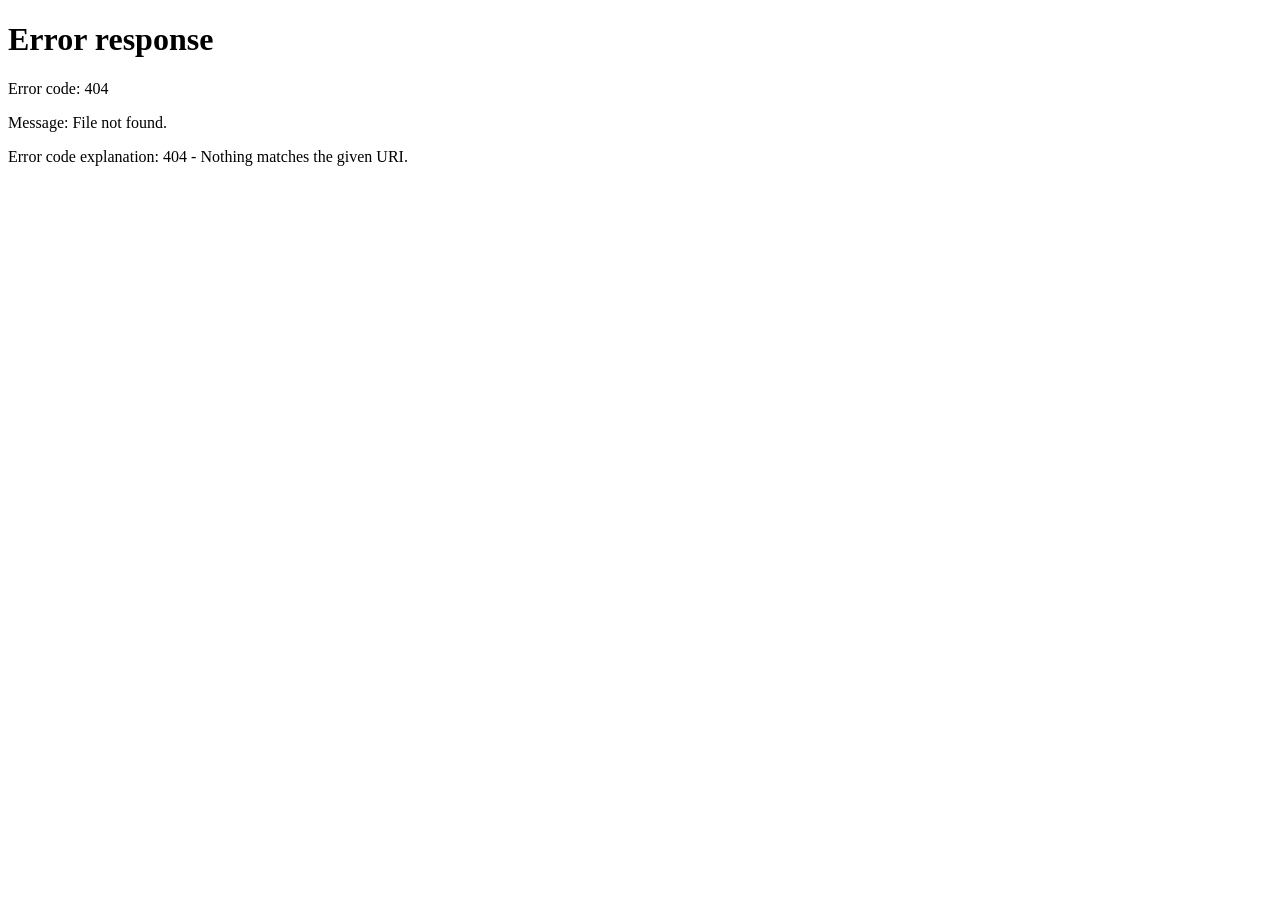
==== commit 790bfb01: "reorganized" ====
--- a/assessment.html
+++ b/assessment.html
@@ -4,10 +4,7 @@
     <meta charset="UTF-8">
     <meta name="viewport" content="width=device-width, initial-scale=1.0">
 
-    <title>Assessment — SkillBridge</title>
-
-    <!-- Favicon -->
-    <link rel="icon" type="image/svg+xml" href="data:image/svg+xml,%3Csvg xmlns='http://www.w3.org/2000/svg' viewBox='0 0 40 40'%3E%3Crect width='40' height='40' rx='9' fill='%230E2018'/%3E%3Cpath d='M20 6C20 6 10 13 10 23C10 29.6 14.6 33 20 33C25.4 33 30 29.6 30 23C30 13 20 6 20 6Z' fill='none' stroke='%23D2A13D' stroke-width='2'/%3E%3Cpath d='M20 11V31' stroke='%238FAE84' stroke-width='1.4' stroke-opacity='0.7'/%3E%3C/svg%3E">
+    <title>Assessment — SkillSetu</title>
 
     <link rel="stylesheet" href="style.css">
 
@@ -24,13 +21,7 @@
         <div class="nav-container">
 
             <a href="index.html" class="brand">
-                <span class="brand-mark">
-                    <svg viewBox="0 0 40 40" fill="none" xmlns="http://www.w3.org/2000/svg" aria-hidden="true">
-                        <path d="M20 4C20 4 8 12 8 24C8 31.7 13.4 36 20 36C26.6 36 32 31.7 32 24C32 12 20 4 20 4Z" stroke="currentColor" stroke-width="2.4"/>
-                        <path d="M20 10V32" stroke="currentColor" stroke-width="1.6" stroke-opacity="0.55"/>
-                    </svg>
-                </span>
-                <span class="brand-name">Skill<em>Bridge</em></span>
+                Skill<span>Setu</span>
             </a>
 
             <div class="nav-right">
@@ -122,9 +113,8 @@
             <span class="note-mark">i</span>
 
             <p>
-                Your answers will later be evaluated by SkillBridge's
-                AI evaluation engine across accuracy, understanding,
-                concept coverage and misconceptions.
+                Your answers will be evaluated across accuracy,
+                understanding, concept coverage and skill-level performance.
             </p>
 
         </div>
@@ -133,112 +123,266 @@
 
 
     <script>
-        const questions = [
-            {
-                category: "CONCEPTUAL UNDERSTANDING",
-                question: "What is a cat?",
-                hint: "Explain it in your own words. Don't worry about using technical language."
-            },
-            {
-                category: "PROBLEM SOLVING",
-                question: "What is a variable in programming?",
-                hint: "Explain what it is and why programmers use it."
-            },
-            {
-                category: "CONCEPTUAL UNDERSTANDING",
-                question: "What is the difference between data and information?",
-                hint: "Try to explain the relationship between the two."
+
+    let questions = [];
+    let currentQuestion = 0;
+    let answers = [];
+
+    const questionText = document.getElementById("questionText");
+    const questionNumber = document.getElementById("questionNumber");
+    const progressPercent = document.getElementById("progressPercent");
+    const progressFill = document.getElementById("progressFill");
+    const answerInput = document.getElementById("answerInput");
+    const characterCount = document.getElementById("characterCount");
+    const nextButton = document.getElementById("nextButton");
+
+
+    // ---------------- GET USER ID ----------------
+
+    // Change this if your login code stores the user differently.
+    const savedUser = JSON.parse(localStorage.getItem("skillsetuUser"));
+
+    if (!savedUser || !savedUser.id) {
+
+        alert("User session not found. Please login again.");
+
+        window.location.href = "login.html";
+
+    }
+
+    const userId = savedUser.id;
+
+
+    // ---------------- CHARACTER COUNTER ----------------
+
+    answerInput.addEventListener("input", function () {
+
+        const count = answerInput.value.length;
+
+        characterCount.textContent =
+            count + (count === 1 ? " character" : " characters");
+
+    });
+
+
+    // ---------------- LOAD QUESTIONS FROM FLASK ----------------
+
+    async function fetchQuestions() {
+
+        try {
+
+            const response = await fetch(
+                "http://127.0.0.1:5000/questions/" + userId
+            );
+
+            const data = await response.json();
+
+            if (!data.success) {
+
+                alert("Could not load assessment questions.");
+
+                return;
+
             }
-        ];
-    
-        let currentQuestion = 0;
-        let answers = [];
-    
-        const questionText = document.getElementById("questionText");
-        const questionNumber = document.getElementById("questionNumber");
-        const progressPercent = document.getElementById("progressPercent");
-        const progressFill = document.getElementById("progressFill");
-        const answerInput = document.getElementById("answerInput");
-        const characterCount = document.getElementById("characterCount");
-        const nextButton = document.getElementById("nextButton");
-    
-    
-        answerInput.addEventListener("input", function () {
-    
-            const count = answerInput.value.length;
-    
-            characterCount.textContent =
-                count + (count === 1 ? " character" : " characters");
-    
+
+            questions = data.questions;
+
+            console.log("Questions received:", questions);
+
+            loadQuestion();
+
+        }
+
+        catch (error) {
+
+            console.error("Question loading failed:", error);
+
+            alert(
+                "Could not connect to SkillBridge backend. " +
+                "Make sure Flask is running."
+            );
+
+        }
+
+    }
+
+
+    // ---------------- LOAD CURRENT QUESTION ----------------
+
+    function loadQuestion() {
+
+        if (questions.length === 0) {
+            return;
+        }
+
+        const question = questions[currentQuestion];
+
+        questionText.textContent = question.question;
+
+
+        // Backend currently sends only the question.
+        // These remain as UI labels.
+
+        document.querySelector(".question-category").textContent =
+            "SKILL ASSESSMENT";
+
+        document.querySelector(".question-hint").textContent =
+            "Explain your answer clearly in your own words.";
+
+
+        questionNumber.textContent =
+            String(currentQuestion + 1).padStart(2, "0");
+
+
+        const percentage =
+            Math.round(
+                ((currentQuestion + 1) / questions.length) * 100
+            );
+
+        progressPercent.textContent = percentage + "%";
+
+        progressFill.style.width = percentage + "%";
+
+
+        answerInput.value = "";
+
+        characterCount.textContent = "0 characters";
+
+
+        // Final question button
+
+        if (currentQuestion === questions.length - 1) {
+
+            nextButton.textContent = "Finish Assessment →";
+
+        }
+
+        else {
+
+            nextButton.textContent = "Next Question →";
+
+        }
+
+    }
+
+
+    // ---------------- NEXT / FINISH ----------------
+
+    nextButton.addEventListener("click", async function () {
+
+        const answer = answerInput.value.trim();
+
+
+        // Don't allow empty answers
+
+        if (answer.length < 3) {
+
+            alert("Please write an answer before continuing.");
+
+            return;
+
+        }
+
+
+        // Save current answer
+
+        answers.push({
+
+            question: questions[currentQuestion].question,
+
+            answer: answer
+
         });
-    
-    
-        function loadQuestion() {
-    
-            const question = questions[currentQuestion];
-    
-            questionText.textContent = question.question;
-    
-            document.querySelector(".question-category").textContent =
-                question.category;
-    
-            document.querySelector(".question-hint").textContent =
-                question.hint;
-    
-            questionNumber.textContent =
-                String(currentQuestion + 1).padStart(2, "0");
-    
-            const percentage =
-                Math.round(((currentQuestion + 1) / questions.length) * 100);
-    
-            progressPercent.textContent = percentage + "%";
-    
-            progressFill.style.width = percentage + "%";
-    
-            answerInput.value = "";
-    
-            characterCount.textContent = "0 characters";
-    
-            if (currentQuestion === questions.length - 1) {
-                nextButton.textContent = "Finish Assessment →";
-            } else {
-                nextButton.textContent = "Next Question →";
+
+
+        // Go to next question
+
+        if (currentQuestion < questions.length - 1) {
+
+            currentQuestion++;
+
+            loadQuestion();
+
+        }
+
+        else {
+
+            // ---------------- FINISH ASSESSMENT ----------------
+
+            localStorage.setItem(
+                "skillsetuAnswers",
+                JSON.stringify(answers)
+            );
+
+
+            try {
+
+                const response = await fetch(
+                    "http://127.0.0.1:5000/evaluate",
+                    {
+
+                        method: "POST",
+
+                        headers: {
+                            "Content-Type": "application/json"
+                        },
+
+                        body: JSON.stringify({
+                        user_id: userId,
+                        answers: answers
+                        })
+
+                    }
+                );
+
+
+                const data = await response.json();
+
+
+                console.log(
+                    "Backend evaluation:",
+                    data
+                );
+
+
+                // Save evaluation
+
+                localStorage.setItem(
+                    "skillsetuEvaluation",
+                    JSON.stringify(data)
+                );
+
+
+                // Go to results
+
+                window.location.href = "results.html";
+
             }
-        }
-    
-    
-        nextButton.addEventListener("click", function () {
-    
-            const answer = answerInput.value.trim();
-    
-            if (answer.length < 3) {
-                alert("Please write an answer before continuing.");
-                return;
+
+            catch (error) {
+
+                console.error(
+                    "Backend evaluation failed:",
+                    error
+                );
+
+                alert(
+                    "Could not connect to SkillBridge backend. " +
+                    "Make sure Flask is running."
+                );
+
             }
-    
-            answers.push(answer);
-    
-            if (currentQuestion < questions.length - 1) {
-    
-                currentQuestion++;
-    
-                loadQuestion();
-    
-            } else {
-    
-                localStorage.setItem(
-                    "skillsetuAnswers",
-                    JSON.stringify(answers)
-                );
-    
-                window.location.href = "results.html";
-            }
-    
-        });
-    
-    
-        loadQuestion();
-    </script>
+
+        }
+
+    });
+
+
+    // ---------------- START ASSESSMENT ----------------
+
+    fetchQuestions();
+
+</script>
 
 </body>
 </html>
